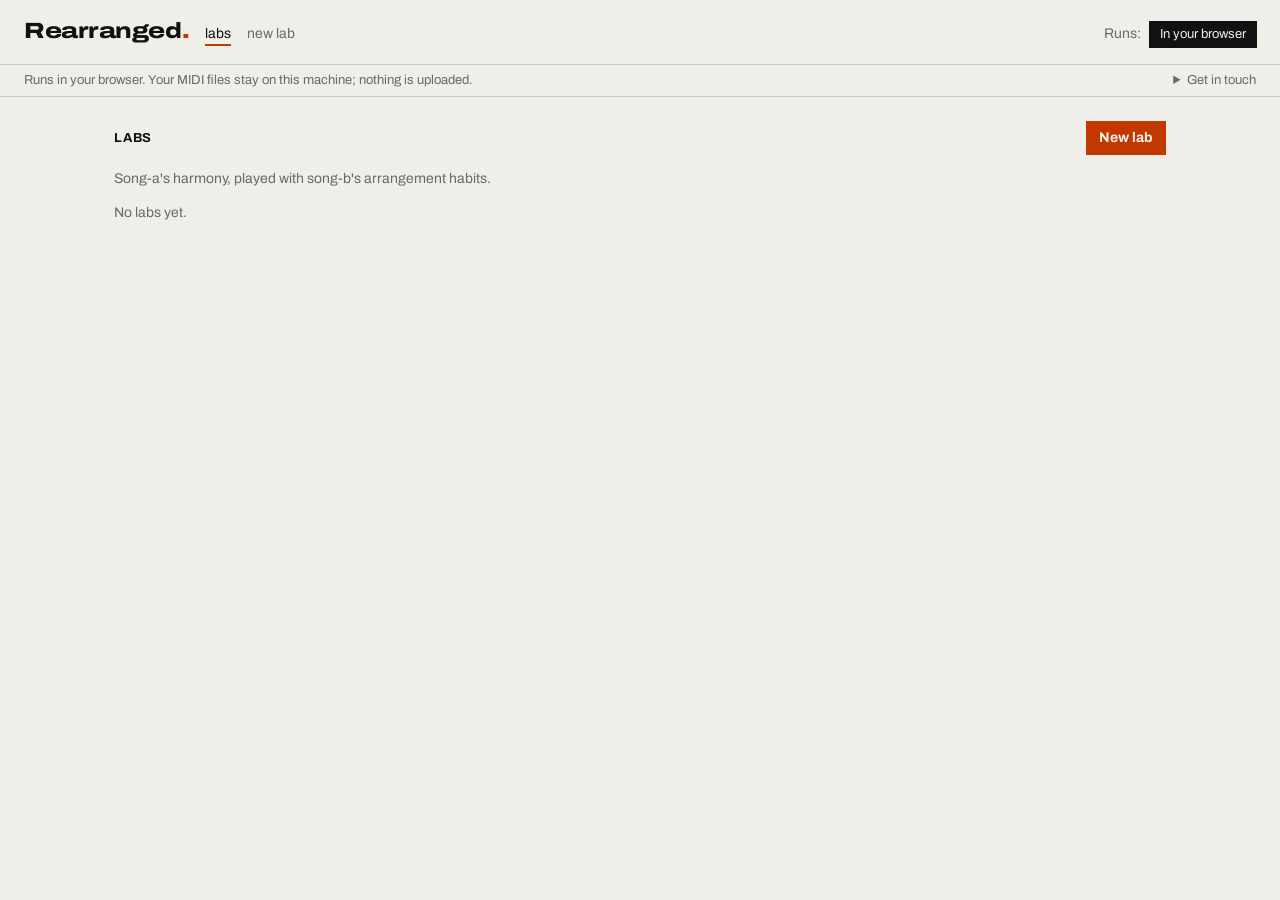
==== index.html @ 22d29170 "Deploy Rearranged 294873d" ====
<!doctype html>
<html lang="en" data-category="transform">
<head>
<meta charset="utf-8">
<meta name="viewport" content="width=device-width, initial-scale=1">
<title>Rearranged</title>
<link rel="icon" href="favicons/favicon-32.png" sizes="32x32" type="image/png">
<link rel="icon" href="favicons/favicon.svg" type="image/svg+xml">
<link rel="apple-touch-icon" href="favicons/apple-touch-icon.png">
<link rel="stylesheet" href="vendor/design/tokens.css">
<link rel="stylesheet" href="app.css">
<style>
  .lab { display: flex; gap: 16px; align-items: baseline; padding: 12px 0; border-bottom: var(--hairline);
         color: inherit; text-decoration: none; flex-wrap: wrap; }
  .lab:hover b { color: var(--acc); }
  .lab b { font-size: 16px; }
</style>
</head>
<body>
<header class="bar">
  <h1><a href="index.html">Rearranged<span>.</span></a></h1>
  <nav class="links"><a href="index.html" class="here">labs</a><a href="new.html">new lab</a></nav>
</header>
<main>
  <div class="section-head" style="border-top:0;margin-top:0;padding-top:0">
    <h2>Labs</h2><span class="spacer"></span><a class="btn primary" href="new.html">New lab</a>
  </div>
  <p class="mut">Song-a's harmony, played with song-b's arrangement habits.</p>
  <div id="labs" class="mut">loading…</div>
</main>
<script type="module">
import { labHref, setupRuns } from "./js/runs.js";
const esc = (s) => String(s).replace(/[&<>"']/g, (c) => ({"&": "&amp;", "<": "&lt;", ">": "&gt;", '"': "&quot;", "'": "&#39;"}[c]));
const box = document.getElementById("labs");
try {
  const B = await setupRuns();
  const labs = await B.labs();
  if (!labs.length) box.textContent = "No labs yet.";
  else {
    box.classList.remove("mut");
    box.innerHTML = labs.map((l) =>
      `<a class="lab" href="${labHref(l.id, B.where)}"><b>${esc(l.title)}</b>` +
      `${l.donor ? `<span class="mut">with ${esc(l.donor)}</span>` : ""}<span>${esc(l.part)}</span>` +
      `<span class="spacer"></span><span class="mut mono">${new Date(l.at * 1000).toLocaleString([], {dateStyle: "short", timeStyle: "short"})}</span></a>`).join("");
  }
} catch (err) {
  box.textContent = err.message;
}
</script>
</body>
</html>
---- vendor/design/tokens.css ----
/* Shared design system: the only source of colour, type and shape.
   Mode follows the system (Paper light, Night dark); data-theme="paper" or
   "night" on any element forces one. data-category on any element sets --acc
   for it and its children. Colours are light-dark(Paper, Night), which needs
   Safari 17.5+, Chrome 123+ or Firefox 120+; older engines get Paper. */

@font-face {
  font-family: "Archivo";
  src: url("fonts/Archivo.woff2") format("woff2");
  font-weight: 400 800;
  font-stretch: 62% 125%;
  font-display: swap;
}
@font-face {
  font-family: "JetBrains Mono";
  src: url("fonts/JetBrainsMono.woff2") format("woff2");
  font-weight: 100 800;
  font-display: swap;
}

:root {
  color-scheme: light dark;

  --ground:   light-dark(#efeee9, #0e0e0e);
  --ground-2: light-dark(#f7f6f2, #161616);
  --band:     light-dark(#e6e4de, #151515);
  --line:     light-dark(#c9c7bf, #333333);
  --ink:      light-dark(#111111, #f2f2ee);
  --ink-mut:  light-dark(#6b6a64, #8a8a85);
  /* The demo shell's "DEMO" mark, laid over the demo at a low alpha
     (demoshell.css): the ink, so it shows on every ground and on top of
     notes, within what check-contrast.mjs allows where it crosses text. */
  --mark:     light-dark(#111111, #f2f2ee);

  /* Without a category the accent is ink. */
  --acc: var(--ink);

  --font-sans: "Archivo", -apple-system, "Helvetica Neue", Helvetica, Arial, sans-serif;
  --font-mono: "JetBrains Mono", ui-monospace, "SF Mono", Menlo, monospace;
  --head-stretch: 125%;
  --head-weight: 800;
  --head-tracking: -0.02em;

  --space: 8px;
  --radius: 0;
  --hairline: 1px solid var(--line);
}

[data-theme="paper"] { color-scheme: light; }
[data-theme="night"] { color-scheme: dark; }
/* data-theme only flips color-scheme by default; repaint the surface too, or a
   themed child (e.g. <aside data-theme="night"> inside a Paper page) shows
   the wrong ink on the parent's ground. */
[data-theme] { background-color: var(--ground); color: var(--ink); }

/* Category accents mean "active / now". Any element may carry data-category. */
[data-category="transcribe"] { --acc: light-dark(#007489, #3df2ff); }
[data-category="transform"]  { --acc: light-dark(#c23900, #ff5a1f); }
[data-category="perceive"]   { --acc: light-dark(#597300, #d7ff1f); }
[data-category="workflow"]   { --acc: light-dark(#cd0f70, #ff2d95); }

/* Engines without light-dark(): Paper only. Must equal the Paper values above;
   check-contrast.mjs enforces it. */
@supports not (color: light-dark(#000000, #ffffff)) {
  :root, [data-theme] { color-scheme: light; }
  :root {
    --ground: #efeee9;
    --ground-2: #f7f6f2;
    --band: #e6e4de;
    --line: #c9c7bf;
    --ink: #111111;
    --ink-mut: #6b6a64;
    --mark: #111111;
  }
  [data-category="transcribe"] { --acc: #007489; }
  [data-category="transform"]  { --acc: #c23900; }
  [data-category="perceive"]   { --acc: #597300; }
  [data-category="workflow"]   { --acc: #cd0f70; }
}
---- app.css ----
/* Shared by every rearranged page: base type, the header with its nav, controls, tables. */
* { box-sizing: border-box; }
body { margin: 0; background: var(--ground); color: var(--ink); font-family: var(--font-sans);
       font-variant-numeric: tabular-nums; font-size: 14px; line-height: 1.45; }
header.bar { display: flex; gap: 16px; align-items: baseline; padding: 16px 24px; border-bottom: var(--hairline); flex-wrap: wrap; }
header.bar h1 { margin: 0; font-size: 22px; font-weight: var(--head-weight); font-stretch: var(--head-stretch); letter-spacing: var(--head-tracking); }
header.bar h1 a { color: inherit; text-decoration: none; }
header.bar h1 span { color: var(--acc); }
nav.links { display: flex; gap: 16px; }
nav.links a { color: var(--ink-mut); text-decoration: none; }
nav.links a:hover, nav.links a.here { color: var(--ink); }
nav.links a.here { border-bottom: 2px solid var(--acc); }
h2 { font-size: 13px; font-weight: 700; text-transform: uppercase; letter-spacing: .06em; margin: 24px 0 8px; }
main { max-width: 1100px; margin: 0 auto; padding: 24px; }
.mut { color: var(--ink-mut); } .mono { font-family: var(--font-mono); font-size: 12.5px; }
.hidden { display: none !important; }
.row { display: flex; gap: 8px; align-items: center; flex-wrap: wrap; margin: 8px 0; }
button, select, a.btn { font: inherit; color: var(--ink); background: var(--ground-2); border: var(--hairline); border-radius: 0; padding: 6px 12px; cursor: pointer; }
button:hover, select:hover { border-color: var(--ink); }
a.btn { display: inline-block; text-decoration: none; }
button:disabled { opacity: .45; cursor: default; }
button.primary, a.btn.primary { background: var(--acc); color: var(--ground); border-color: var(--acc); font-weight: 700; }
table { border-collapse: collapse; width: 100%; margin-top: 8px; }
td, th { text-align: left; padding: 4px 8px 4px 0; border-bottom: var(--hairline); vertical-align: top; }
th { font-size: 12px; color: var(--ink-mut); font-weight: 400; }
.err { color: var(--acc); font-weight: 700; }
.spacer { flex: 1; }
main a:not(.btn) { color: var(--ink); text-underline-offset: 3px; text-decoration-color: var(--ink-mut); }
main a:not(.btn):hover { text-decoration-color: var(--acc); }
input[type=file] { font: inherit; color: var(--ink-mut); }
input[type=file]::file-selector-button { font: inherit; color: var(--ink); background: var(--ground-2);
  border: var(--hairline); border-radius: 0; padding: 6px 12px; margin-right: 12px; cursor: pointer; }
input[type=file]::file-selector-button:hover { border-color: var(--ink); }
/* a label column and a value column, so every row of options lines up */
.grid { display: grid; grid-template-columns: 8.5rem 1fr; gap: 10px 16px; align-items: center; margin: 12px 0; }
.grid > .label { color: var(--ink-mut); font-size: 13px; }
/* options that belong together sit joined, one of them on */
.choice { display: inline-flex; flex-wrap: wrap; }
.choice button { margin-right: -1px; }
.choice button.on, button.on { background: var(--ink); color: var(--ground); border-color: var(--ink); outline: none; }
.section-head { display: flex; align-items: baseline; gap: 12px; margin: 32px 0 4px; border-top: var(--hairline); padding-top: 16px; }
.section-head h2 { margin: 0; }
details.keys { font-size: 13px; color: var(--ink-mut); margin: 16px 0; }
details.keys summary { cursor: pointer; }
kbd { font-family: var(--font-mono); font-size: 12px; border: var(--hairline); padding: 0 4px; }
/* where it runs: the switch sits at the header's end, a line under the header says so */
header.bar .runs { margin-left: auto; display: inline-flex; gap: 8px; align-items: baseline; }
header.bar .runs button { padding: 3px 10px; font-size: 13px; }
.runs-bar { display: flex; gap: 12px; align-items: baseline; flex-wrap: wrap; padding: 6px 24px;
            border-bottom: var(--hairline); color: var(--ink-mut); font-size: 13px; }
details.contact summary { cursor: pointer; color: var(--ink-mut); }
details.contact summary:hover { color: var(--ink); }
.contact-slot:has(details[open]) { flex-basis: 100%; order: 3; }
.contact-form { display: grid; gap: 8px; max-width: 460px; margin: 8px 0 4px; color: var(--ink); }
.contact-form p { margin: 0; }
.contact-form label { display: grid; gap: 4px; font-size: 13px; }
.contact-form label span { color: var(--ink-mut); }
.contact-form input, .contact-form textarea { font: inherit; color: var(--ink); background: var(--ground-2);
  border: var(--hairline); border-radius: 0; padding: 6px 8px; }
.contact-form input:focus, .contact-form textarea:focus { outline: none; border-color: var(--ink); }
.contact-form .gotcha { position: absolute; left: -9999px; width: 1px; height: 1px; opacity: 0; }
.contact-thanks { color: var(--ink); margin: 8px 0; }
@media (max-width: 600px) {
  header.bar .runs { margin-left: 0; flex-wrap: wrap; }
  .runs-bar { padding: 6px 16px; }
  header.bar { padding: 12px 16px; gap: 12px; }
  main { padding: 16px; }
  .wide { overflow-x: auto; }
  .grid { grid-template-columns: 1fr; gap: 4px; }
  .grid > .label { margin-top: 8px; }
}
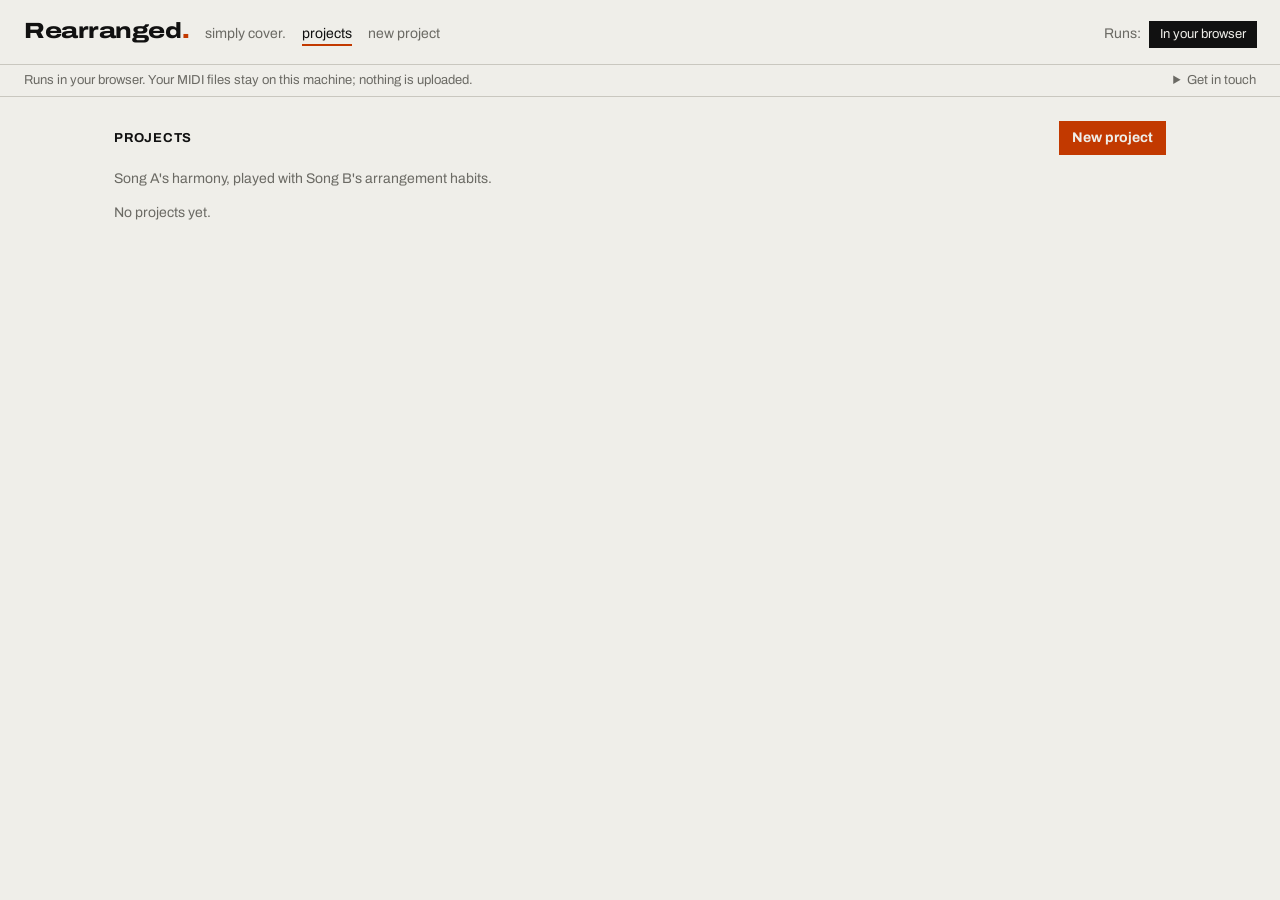
==== commit 8eb1fa1a: "Deploy Rearranged 88c4e07" ====
--- a/index.html
+++ b/index.html
@@ -19,13 +19,14 @@
 <body>
 <header class="bar">
   <h1><a href="index.html">Rearranged<span>.</span></a></h1>
-  <nav class="links"><a href="index.html" class="here">labs</a><a href="new.html">new lab</a></nav>
+  <span class="tagline">simply cover.</span>
+  <nav class="links"><a href="index.html" class="here">projects</a><a href="new.html">new project</a></nav>
 </header>
 <main>
   <div class="section-head" style="border-top:0;margin-top:0;padding-top:0">
-    <h2>Labs</h2><span class="spacer"></span><a class="btn primary" href="new.html">New lab</a>
+    <h2>Projects</h2><span class="spacer"></span><a class="btn primary" href="new.html">New project</a>
   </div>
-  <p class="mut">Song-a's harmony, played with song-b's arrangement habits.</p>
+  <p class="mut">Song A's harmony, played with Song B's arrangement habits.</p>
   <div id="labs" class="mut">loading…</div>
 </main>
 <script type="module">
@@ -35,7 +36,7 @@
 try {
   const B = await setupRuns();
   const labs = await B.labs();
-  if (!labs.length) box.textContent = "No labs yet.";
+  if (!labs.length) box.textContent = "No projects yet.";
   else {
     box.classList.remove("mut");
     box.innerHTML = labs.map((l) =>
--- a/vendor/design/tokens.css
+++ b/vendor/design/tokens.css
@@ -35,6 +35,16 @@
   /* Without a category the accent is ink. */
   --acc: var(--ink);
 
+  /* One colour per drum part, wherever drums are drawn (YSAD's circle, dials
+     and pads). A fixed categorical set, validated with the dataviz palette
+     checks for every pair in both modes: lightness band, chroma, colourblind
+     separation, normal-vision separation, 3:1 against the ground. The kick is
+     the transform accent. */
+  --drum-kick:  light-dark(#c23900, #fa4e00);
+  --drum-snare: light-dark(#2a78d6, #0066c8);
+  --drum-hats:  light-dark(#008a5f, #199e70);
+  --drum-perc:  light-dark(#4a3aa7, #c366e7);
+
   --font-sans: "Archivo", -apple-system, "Helvetica Neue", Helvetica, Arial, sans-serif;
   --font-mono: "JetBrains Mono", ui-monospace, "SF Mono", Menlo, monospace;
   --head-stretch: 125%;
@@ -71,6 +81,10 @@
     --ink: #111111;
     --ink-mut: #6b6a64;
     --mark: #111111;
+    --drum-kick: #c23900;
+    --drum-snare: #2a78d6;
+    --drum-hats: #008a5f;
+    --drum-perc: #4a3aa7;
   }
   [data-category="transcribe"] { --acc: #007489; }
   [data-category="transform"]  { --acc: #c23900; }
--- a/app.css
+++ b/app.css
@@ -6,6 +6,8 @@
 header.bar h1 { margin: 0; font-size: 22px; font-weight: var(--head-weight); font-stretch: var(--head-stretch); letter-spacing: var(--head-tracking); }
 header.bar h1 a { color: inherit; text-decoration: none; }
 header.bar h1 span { color: var(--acc); }
+/* The line after the name, as in Starling's and Coming Undone's headers. */
+header.bar .tagline { color: var(--ink-mut); white-space: nowrap; }
 nav.links { display: flex; gap: 16px; }
 nav.links a { color: var(--ink-mut); text-decoration: none; }
 nav.links a:hover, nav.links a.here { color: var(--ink); }
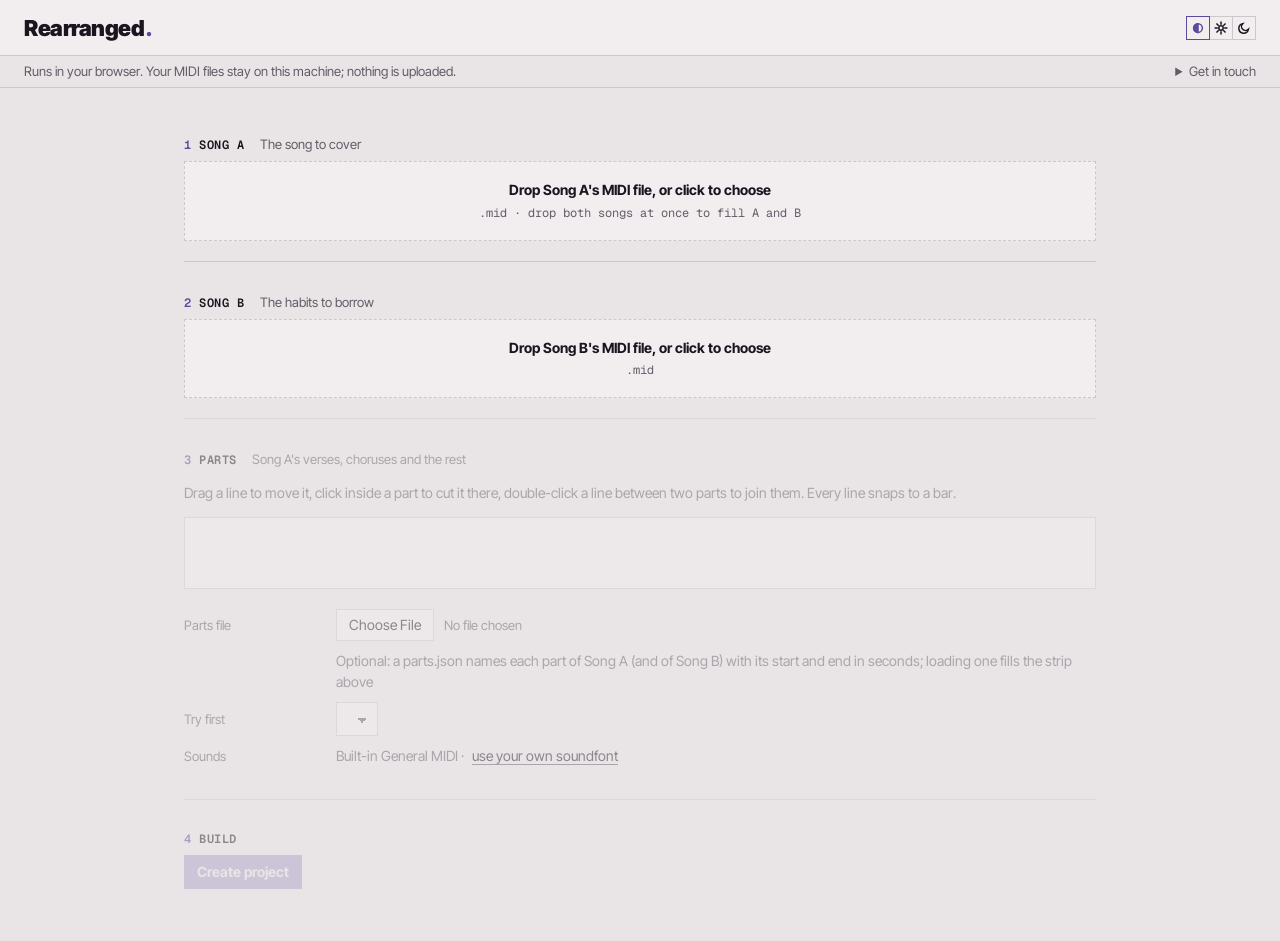
==== commit e89ff60a: "Deploy Rearranged 436f577" ====
--- a/index.html
+++ b/index.html
@@ -9,6 +9,12 @@
 <link rel="apple-touch-icon" href="favicons/apple-touch-icon.png">
 <link rel="stylesheet" href="vendor/design/tokens.css">
 <link rel="stylesheet" href="app.css">
+<script>
+  // before paint: ?theme= wins, then the mode saved in any of the products (they share it)
+  try { let t = new URLSearchParams(location.search).get("theme");
+        if (t !== "paper" && t !== "night") t = localStorage.getItem("swwallowws:mode");
+        if (t === "paper" || t === "night") document.documentElement.dataset.theme = t; } catch (_) {}
+</script>
 <style>
   .lab { display: flex; gap: 16px; align-items: baseline; padding: 12px 0; border-bottom: var(--hairline);
          color: inherit; text-decoration: none; flex-wrap: wrap; }
@@ -17,17 +23,16 @@
 </style>
 </head>
 <body>
-<header class="bar">
-  <h1><a href="index.html">Rearranged<span>.</span></a></h1>
-  <span class="tagline">simply cover.</span>
-  <nav class="links"><a href="index.html" class="here">projects</a><a href="new.html">new project</a></nav>
+<header class="ds-header">
+  <a class="ds-wordmark" href="index.html">Rearranged<span class="dot">.</span></a>
+  <div class="modes end"></div>
 </header>
 <main>
   <div class="section-head" style="border-top:0;margin-top:0;padding-top:0">
-    <h2>Projects</h2><span class="spacer"></span><a class="btn primary" href="new.html">New project</a>
+    <h2>Your projects</h2><span class="spacer"></span><a class="ds-button primary" href="new.html">New project</a>
   </div>
   <p class="mut">Song A's harmony, played with Song B's arrangement habits.</p>
-  <div id="labs" class="mut">loading…</div>
+  <div id="labs" class="mut">Loading…</div>
 </main>
 <script type="module">
 import { labHref, setupRuns } from "./js/runs.js";
@@ -36,7 +41,8 @@
 try {
   const B = await setupRuns();
   const labs = await B.labs();
-  if (!labs.length) box.textContent = "No projects yet.";
+  // nothing to list yet: start a new project straight away
+  if (!labs.length) location.replace("new.html");
   else {
     box.classList.remove("mut");
     box.innerHTML = labs.map((l) =>
--- a/vendor/design/tokens.css
+++ b/vendor/design/tokens.css
@@ -5,51 +5,60 @@
    Safari 17.5+, Chrome 123+ or Firefox 120+; older engines get Paper. */
 
 @font-face {
-  font-family: "Archivo";
-  src: url("fonts/Archivo.woff2") format("woff2");
-  font-weight: 400 800;
-  font-stretch: 62% 125%;
+  font-family: "Inter Tight";
+  src: url("fonts/InterTight.woff2") format("woff2");
+  font-weight: 100 900;
   font-display: swap;
 }
 @font-face {
-  font-family: "JetBrains Mono";
-  src: url("fonts/JetBrainsMono.woff2") format("woff2");
-  font-weight: 100 800;
+  font-family: "Geist Mono";
+  src: url("fonts/GeistMono.woff2") format("woff2");
+  font-weight: 100 900;
   font-display: swap;
 }
 
 :root {
   color-scheme: light dark;
 
-  --ground:   light-dark(#efeee9, #0e0e0e);
-  --ground-2: light-dark(#f7f6f2, #161616);
-  --band:     light-dark(#e6e4de, #151515);
-  --line:     light-dark(#c9c7bf, #333333);
-  --ink:      light-dark(#111111, #f2f2ee);
-  --ink-mut:  light-dark(#6b6a64, #8a8a85);
+  /* Dusk on haze: a mauve-grey evening paper, a violet-black night. */
+  --ground:   light-dark(#e9e4e6, #15121a);
+  --ground-2: light-dark(#f2eef0, #1c1822);
+  --band:     light-dark(#e0dade, #1a1620);
+  --line:     light-dark(#cfc6cc, #2f2936);
+  --ink:      light-dark(#1a1620, #ece6ee);
+  --ink-mut:  light-dark(#635b67, #93899a);
   /* The demo shell's "DEMO" mark, laid over the demo at a low alpha
      (demoshell.css): the ink, so it shows on every ground and on top of
      notes, within what check-contrast.mjs allows where it crosses text. */
-  --mark:     light-dark(#111111, #f2f2ee);
+  --mark:     light-dark(#1a1620, #ece6ee);
 
   /* Without a category the accent is ink. */
   --acc: var(--ink);
 
   /* One colour per drum part, wherever drums are drawn (YSAD's circle, dials
-     and pads). A fixed categorical set, validated with the dataviz palette
-     checks for every pair in both modes: lightness band, chroma, colourblind
-     separation, normal-vision separation, 3:1 against the ground. The kick is
-     the transform accent. */
-  --drum-kick:  light-dark(#c23900, #fa4e00);
-  --drum-snare: light-dark(#2a78d6, #0066c8);
-  --drum-hats:  light-dark(#008a5f, #199e70);
-  --drum-perc:  light-dark(#4a3aa7, #c366e7);
+     and pads). A fixed categorical set in the dusk family, no orange: kick
+     coral-rose, snare steel teal, hats olive-lime, perc violet. check-drums.mjs
+     gates every pair in both modes: lightness band, colourblind separation
+     (deuteranopia, protanopia, tritanopia), normal-vision separation, 3:1 on
+     the ground. */
+  --drum-kick:  light-dark(#a33445, #ff7a86);
+  --drum-snare: light-dark(#2f7a8c, #4fb4c8);
+  --drum-hats:  light-dark(#778916, #b4c840);
+  --drum-perc:  light-dark(#6b4fbf, #b29aff);
 
-  --font-sans: "Archivo", -apple-system, "Helvetica Neue", Helvetica, Arial, sans-serif;
-  --font-mono: "JetBrains Mono", ui-monospace, "SF Mono", Menlo, monospace;
-  --head-stretch: 125%;
-  --head-weight: 800;
+  --font-sans: "Inter Tight", -apple-system, "Helvetica Neue", Helvetica, Arial, sans-serif;
+  --font-mono: "Geist Mono", ui-monospace, "SF Mono", Menlo, monospace;
+  /* Heads: heavy and tight, in their own case (a voice line is written
+     lowercase, a name as it is spelled). Inter Tight has no width axis, so the
+     stretch stays at 100% (kept as a token for anything that still reads it). */
+  --head-stretch: 100%;
+  --head-weight: 900;
   --head-tracking: -0.02em;
+  --head-case: none;
+  /* Buttons and interface labels: the mono in capitals, a hair of tracking so
+     the caps don't crowd. */
+  --button-case: uppercase;
+  --button-tracking: 0.01em;
 
   --space: 8px;
   --radius: 0;
@@ -64,30 +73,31 @@
 [data-theme] { background-color: var(--ground); color: var(--ink); }
 
 /* Category accents mean "active / now". Any element may carry data-category. */
-[data-category="transcribe"] { --acc: light-dark(#007489, #3df2ff); }
-[data-category="transform"]  { --acc: light-dark(#c23900, #ff5a1f); }
-[data-category="perceive"]   { --acc: light-dark(#597300, #d7ff1f); }
-[data-category="workflow"]   { --acc: light-dark(#cd0f70, #ff2d95); }
+/* Steel teal, evening violet, olive, coral-pink. */
+[data-category="transcribe"] { --acc: light-dark(#326a7a, #7fbccc); }
+[data-category="transform"]  { --acc: light-dark(#5c4a9e, #a796e6); }
+[data-category="perceive"]   { --acc: light-dark(#5f652a, #bcc47c); }
+[data-category="workflow"]   { --acc: light-dark(#a54357, #f0919f); }
 
 /* Engines without light-dark(): Paper only. Must equal the Paper values above;
    check-contrast.mjs enforces it. */
 @supports not (color: light-dark(#000000, #ffffff)) {
   :root, [data-theme] { color-scheme: light; }
   :root {
-    --ground: #efeee9;
-    --ground-2: #f7f6f2;
-    --band: #e6e4de;
-    --line: #c9c7bf;
-    --ink: #111111;
-    --ink-mut: #6b6a64;
-    --mark: #111111;
-    --drum-kick: #c23900;
-    --drum-snare: #2a78d6;
-    --drum-hats: #008a5f;
-    --drum-perc: #4a3aa7;
+    --ground: #e9e4e6;
+    --ground-2: #f2eef0;
+    --band: #e0dade;
+    --line: #cfc6cc;
+    --ink: #1a1620;
+    --ink-mut: #635b67;
+    --mark: #1a1620;
+    --drum-kick: #a33445;
+    --drum-snare: #2f7a8c;
+    --drum-hats: #778916;
+    --drum-perc: #6b4fbf;
   }
-  [data-category="transcribe"] { --acc: #007489; }
-  [data-category="transform"]  { --acc: #c23900; }
-  [data-category="perceive"]   { --acc: #597300; }
-  [data-category="workflow"]   { --acc: #cd0f70; }
+  [data-category="transcribe"] { --acc: #326a7a; }
+  [data-category="transform"]  { --acc: #5c4a9e; }
+  [data-category="perceive"]   { --acc: #5f652a; }
+  [data-category="workflow"]   { --acc: #a54357; }
 }
--- a/app.css
+++ b/app.css
@@ -1,19 +1,22 @@
-/* Shared by every rearranged page: base type, the header with its nav, controls, tables. */
+/* Shared by every rearranged page: base type, the header with its nav, controls, tables.
+   Choices, drop zones, section labels and icon buttons are the design's. */
+@import url("vendor/design/controls.css");
+@import url("vendor/design/iconbutton.css");
+@import url("vendor/design/themeswitch.css");
 * { box-sizing: border-box; }
 body { margin: 0; background: var(--ground); color: var(--ink); font-family: var(--font-sans);
        font-variant-numeric: tabular-nums; font-size: 14px; line-height: 1.45; }
-header.bar { display: flex; gap: 16px; align-items: baseline; padding: 16px 24px; border-bottom: var(--hairline); flex-wrap: wrap; }
-header.bar h1 { margin: 0; font-size: 22px; font-weight: var(--head-weight); font-stretch: var(--head-stretch); letter-spacing: var(--head-tracking); }
-header.bar h1 a { color: inherit; text-decoration: none; }
-header.bar h1 span { color: var(--acc); }
-/* The line after the name, as in Starling's and Coming Undone's headers. */
-header.bar .tagline { color: var(--ink-mut); white-space: nowrap; }
-nav.links { display: flex; gap: 16px; }
-nav.links a { color: var(--ink-mut); text-decoration: none; }
-nav.links a:hover, nav.links a.here { color: var(--ink); }
-nav.links a.here { border-bottom: 2px solid var(--acc); }
-h2 { font-size: 13px; font-weight: 700; text-transform: uppercase; letter-spacing: .06em; margin: 24px 0 8px; }
-main { max-width: 1100px; margin: 0 auto; padding: 24px; }
+/* The header is the design's (.ds-header): the name, which goes back to your projects, and
+   at its end the page's status and the Engine switch. */
+/* the first shown item of the end group goes right; the rest follow it */
+.ds-header .end:not([hidden]) ~ .end { margin-left: 0; }
+/* the quiet way back to your projects, over a page's first section */
+.back { margin: 0 0 16px; font-size: 13px; }
+main .back a { color: var(--ink-mut); text-decoration: none; }
+main .back a:hover { color: var(--ink); }
+/* a section's head is the design's label (controls.css .ds-label), as in Coming Undone */
+h2 { margin: 24px 0 8px; color: var(--ink-mut); font: 600 12px/1.3 var(--font-mono); text-transform: var(--button-case); letter-spacing: .04em; }
+main { max-width: 960px; margin: 0 auto; padding: 24px; }   /* one column width on every page */
 .mut { color: var(--ink-mut); } .mono { font-family: var(--font-mono); font-size: 12.5px; }
 .hidden { display: none !important; }
 .row { display: flex; gap: 8px; align-items: center; flex-wrap: wrap; margin: 8px 0; }
@@ -36,18 +39,19 @@
 /* a label column and a value column, so every row of options lines up */
 .grid { display: grid; grid-template-columns: 8.5rem 1fr; gap: 10px 16px; align-items: center; margin: 12px 0; }
 .grid > .label { color: var(--ink-mut); font-size: 13px; }
-/* options that belong together sit joined, one of them on */
-.choice { display: inline-flex; flex-wrap: wrap; }
-.choice button { margin-right: -1px; }
-.choice button.on, button.on { background: var(--ink); color: var(--ground); border-color: var(--ink); outline: none; }
+/* options that belong together sit joined, one of them on: .choice.ds-choice (controls.css) */
+button.on { background: var(--acc); color: var(--ground); border-color: var(--acc); }
+select { appearance: none; -webkit-appearance: none; padding-right: 28px;
+  background-image: linear-gradient(45deg, transparent 50%, var(--ink-mut) 50%), linear-gradient(135deg, var(--ink-mut) 50%, transparent 50%);
+  background-position: calc(100% - 15px) 55%, calc(100% - 10px) 55%; background-size: 5px 5px; background-repeat: no-repeat; }
 .section-head { display: flex; align-items: baseline; gap: 12px; margin: 32px 0 4px; border-top: var(--hairline); padding-top: 16px; }
 .section-head h2 { margin: 0; }
 details.keys { font-size: 13px; color: var(--ink-mut); margin: 16px 0; }
 details.keys summary { cursor: pointer; }
 kbd { font-family: var(--font-mono); font-size: 12px; border: var(--hairline); padding: 0 4px; }
 /* where it runs: the switch sits at the header's end, a line under the header says so */
-header.bar .runs { margin-left: auto; display: inline-flex; gap: 8px; align-items: baseline; }
-header.bar .runs button { padding: 3px 10px; font-size: 13px; }
+.ds-header .runs { display: inline-flex; gap: 8px; align-items: center; color: var(--ink-mut); }
+.ds-header .runs[hidden] { display: none; }
 .runs-bar { display: flex; gap: 12px; align-items: baseline; flex-wrap: wrap; padding: 6px 24px;
             border-bottom: var(--hairline); color: var(--ink-mut); font-size: 13px; }
 details.contact summary { cursor: pointer; color: var(--ink-mut); }
@@ -63,9 +67,8 @@
 .contact-form .gotcha { position: absolute; left: -9999px; width: 1px; height: 1px; opacity: 0; }
 .contact-thanks { color: var(--ink); margin: 8px 0; }
 @media (max-width: 600px) {
-  header.bar .runs { margin-left: 0; flex-wrap: wrap; }
+  .ds-header .runs { margin-left: 0; flex-wrap: wrap; }
   .runs-bar { padding: 6px 16px; }
-  header.bar { padding: 12px 16px; gap: 12px; }
   main { padding: 16px; }
   .wide { overflow-x: auto; }
   .grid { grid-template-columns: 1fr; gap: 4px; }
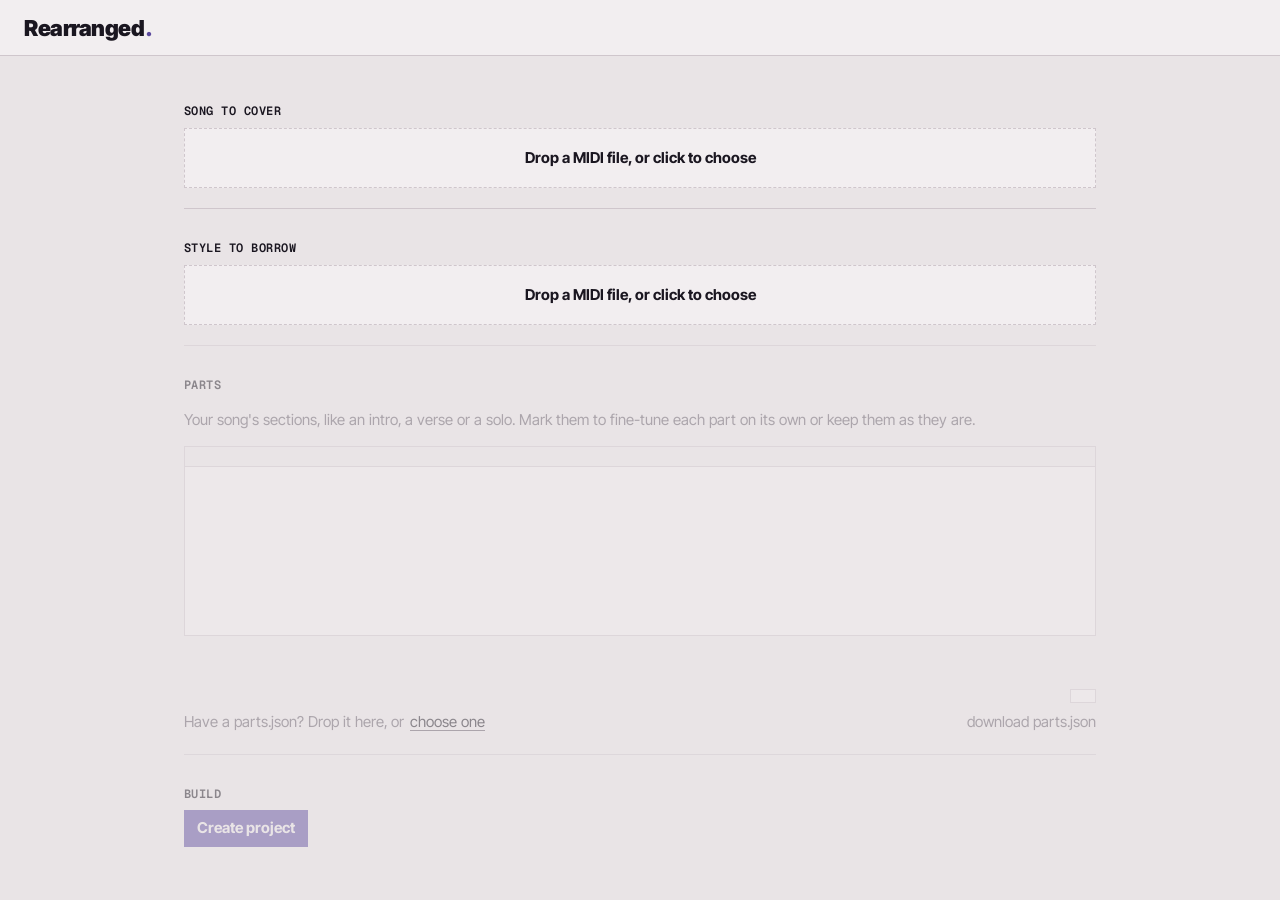
==== commit 7a2ebd6c: "Deploy Rearranged 4f9d1e8" ====
--- a/index.html
+++ b/index.html
@@ -31,7 +31,7 @@
   <div class="section-head" style="border-top:0;margin-top:0;padding-top:0">
     <h2>Your projects</h2><span class="spacer"></span><a class="ds-button primary" href="new.html">New project</a>
   </div>
-  <p class="mut">Song A's harmony, played with Song B's arrangement habits.</p>
+  <p class="mut">Cover a song in the style of another.</p>
   <div id="labs" class="mut">Loading…</div>
 </main>
 <script type="module">
@@ -46,7 +46,7 @@
   else {
     box.classList.remove("mut");
     box.innerHTML = labs.map((l) =>
-      `<a class="lab" href="${labHref(l.id, B.where)}"><b>${esc(l.title)}</b>` +
+      `<a class="lab" href="${labHref(l.id)}"><b>${esc(l.title)}</b>` +
       `${l.donor ? `<span class="mut">with ${esc(l.donor)}</span>` : ""}<span>${esc(l.part)}</span>` +
       `<span class="spacer"></span><span class="mut mono">${new Date(l.at * 1000).toLocaleString([], {dateStyle: "short", timeStyle: "short"})}</span></a>`).join("");
   }
--- a/vendor/design/tokens.css
+++ b/vendor/design/tokens.css
@@ -60,10 +60,22 @@
   --button-case: uppercase;
   --button-tracking: 0.01em;
 
+  /* Type sizes. Body text reads at --text-body; labels, controls and helper
+     words (the smallest words anywhere) at --text-ui; only dense marks on a
+     strip or roll (bar numbers, chord names) go down to --text-dense. Small
+     and muted together read as cramped, so nothing a person reads goes lower. */
+  --text-body: 15px;
+  --text-ui: 14px;
+  --text-dense: 12px;
+
   --space: 8px;
   --radius: 0;
   --hairline: 1px solid var(--line);
 }
+
+/* Uncertainty: a guess the tool isn't sure of (a chord, a role) carries a
+   question mark in the quiet ink, a little dimmer than what it is sure of,
+   never the accent: the accent means "active / now" and reads as certain. */
 
 [data-theme="paper"] { color-scheme: light; }
 [data-theme="night"] { color-scheme: dark; }
--- a/app.css
+++ b/app.css
@@ -5,19 +5,19 @@
 @import url("vendor/design/themeswitch.css");
 * { box-sizing: border-box; }
 body { margin: 0; background: var(--ground); color: var(--ink); font-family: var(--font-sans);
-       font-variant-numeric: tabular-nums; font-size: 14px; line-height: 1.45; }
+       font-variant-numeric: tabular-nums; font-size: var(--text-body); line-height: 1.5; }
 /* The header is the design's (.ds-header): the name, which goes back to your projects, and
    at its end the page's status and the Engine switch. */
 /* the first shown item of the end group goes right; the rest follow it */
 .ds-header .end:not([hidden]) ~ .end { margin-left: 0; }
 /* the quiet way back to your projects, over a page's first section */
-.back { margin: 0 0 16px; font-size: 13px; }
+.back { margin: 0 0 16px; font-size: var(--text-ui); }
 main .back a { color: var(--ink-mut); text-decoration: none; }
 main .back a:hover { color: var(--ink); }
 /* a section's head is the design's label (controls.css .ds-label), as in Coming Undone */
 h2 { margin: 24px 0 8px; color: var(--ink-mut); font: 600 12px/1.3 var(--font-mono); text-transform: var(--button-case); letter-spacing: .04em; }
 main { max-width: 960px; margin: 0 auto; padding: 24px; }   /* one column width on every page */
-.mut { color: var(--ink-mut); } .mono { font-family: var(--font-mono); font-size: 12.5px; }
+.mut { color: var(--ink-mut); } .mono { font-family: var(--font-mono); font-size: 13px; }
 .hidden { display: none !important; }
 .row { display: flex; gap: 8px; align-items: center; flex-wrap: wrap; margin: 8px 0; }
 button, select, a.btn { font: inherit; color: var(--ink); background: var(--ground-2); border: var(--hairline); border-radius: 0; padding: 6px 12px; cursor: pointer; }
@@ -27,7 +27,7 @@
 button.primary, a.btn.primary { background: var(--acc); color: var(--ground); border-color: var(--acc); font-weight: 700; }
 table { border-collapse: collapse; width: 100%; margin-top: 8px; }
 td, th { text-align: left; padding: 4px 8px 4px 0; border-bottom: var(--hairline); vertical-align: top; }
-th { font-size: 12px; color: var(--ink-mut); font-weight: 400; }
+th { font-size: 13px; color: var(--ink-mut); font-weight: 400; }
 .err { color: var(--acc); font-weight: 700; }
 .spacer { flex: 1; }
 main a:not(.btn) { color: var(--ink); text-underline-offset: 3px; text-decoration-color: var(--ink-mut); }
@@ -38,7 +38,7 @@
 input[type=file]::file-selector-button:hover { border-color: var(--ink); }
 /* a label column and a value column, so every row of options lines up */
 .grid { display: grid; grid-template-columns: 8.5rem 1fr; gap: 10px 16px; align-items: center; margin: 12px 0; }
-.grid > .label { color: var(--ink-mut); font-size: 13px; }
+.grid > .label { color: var(--ink-mut); font-size: var(--text-ui); }
 /* options that belong together sit joined, one of them on: .choice.ds-choice (controls.css) */
 button.on { background: var(--acc); color: var(--ground); border-color: var(--acc); }
 select { appearance: none; -webkit-appearance: none; padding-right: 28px;
@@ -46,20 +46,19 @@
   background-position: calc(100% - 15px) 55%, calc(100% - 10px) 55%; background-size: 5px 5px; background-repeat: no-repeat; }
 .section-head { display: flex; align-items: baseline; gap: 12px; margin: 32px 0 4px; border-top: var(--hairline); padding-top: 16px; }
 .section-head h2 { margin: 0; }
-details.keys { font-size: 13px; color: var(--ink-mut); margin: 16px 0; }
+details.keys { font-size: var(--text-ui); color: var(--ink-mut); margin: 16px 0; }
 details.keys summary { cursor: pointer; }
 kbd { font-family: var(--font-mono); font-size: 12px; border: var(--hairline); padding: 0 4px; }
-/* where it runs: the switch sits at the header's end, a line under the header says so */
-.ds-header .runs { display: inline-flex; gap: 8px; align-items: center; color: var(--ink-mut); }
-.ds-header .runs[hidden] { display: none; }
-.runs-bar { display: flex; gap: 12px; align-items: baseline; flex-wrap: wrap; padding: 6px 24px;
-            border-bottom: var(--hairline); color: var(--ink-mut); font-size: 13px; }
+/* the footer: where it runs, beside the contact form. Two columns: the note on the left, "Get in touch" on the right, its form opening under it */
+.runs-bar { display: grid; grid-template-columns: minmax(0, 1fr) auto; gap: 12px 24px; align-items: start; max-width: 960px;
+            margin: 32px auto 0; padding: 16px 24px 32px; border-top: var(--hairline); color: var(--ink-mut); font-size: var(--text-ui); }
+.runs-bar .spacer { display: none; }
 details.contact summary { cursor: pointer; color: var(--ink-mut); }
 details.contact summary:hover { color: var(--ink); }
-.contact-slot:has(details[open]) { flex-basis: 100%; order: 3; }
-.contact-form { display: grid; gap: 8px; max-width: 460px; margin: 8px 0 4px; color: var(--ink); }
+details.contact { display: flex; flex-direction: column; align-items: flex-end; }
+.contact-form { display: grid; gap: 8px; width: min(460px, 100%); margin: 8px 0 4px; color: var(--ink); }
 .contact-form p { margin: 0; }
-.contact-form label { display: grid; gap: 4px; font-size: 13px; }
+.contact-form label { display: grid; gap: 4px; font-size: var(--text-ui); }
 .contact-form label span { color: var(--ink-mut); }
 .contact-form input, .contact-form textarea { font: inherit; color: var(--ink); background: var(--ground-2);
   border: var(--hairline); border-radius: 0; padding: 6px 8px; }
@@ -67,7 +66,6 @@
 .contact-form .gotcha { position: absolute; left: -9999px; width: 1px; height: 1px; opacity: 0; }
 .contact-thanks { color: var(--ink); margin: 8px 0; }
 @media (max-width: 600px) {
-  .ds-header .runs { margin-left: 0; flex-wrap: wrap; }
   .runs-bar { padding: 6px 16px; }
   main { padding: 16px; }
   .wide { overflow-x: auto; }
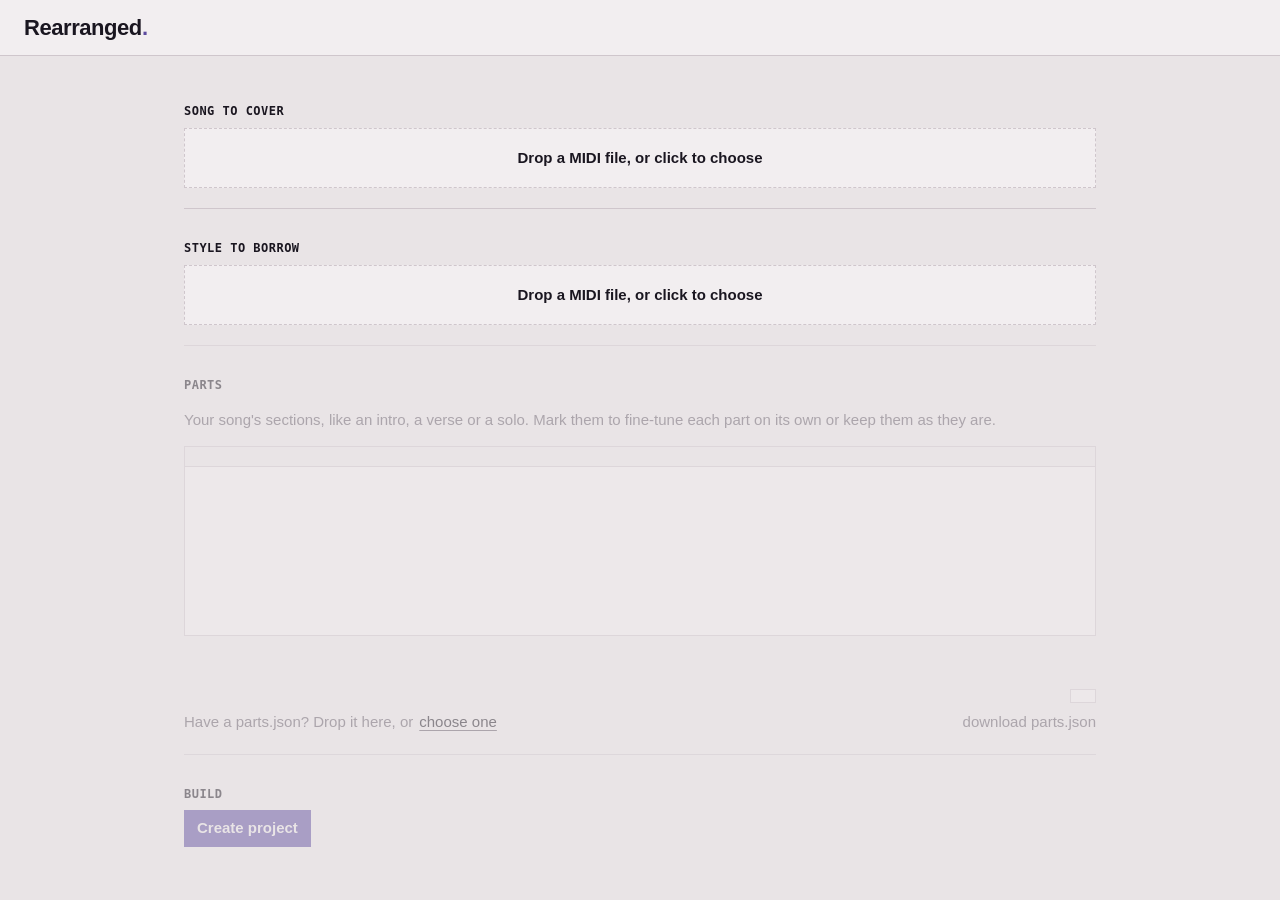
==== commit 2278dece: "Deploy Rearranged c141be5" ====
--- a/index.html
+++ b/index.html
@@ -31,7 +31,7 @@
   <div class="section-head" style="border-top:0;margin-top:0;padding-top:0">
     <h2>Your projects</h2><span class="spacer"></span><a class="ds-button primary" href="new.html">New project</a>
   </div>
-  <p class="mut">Cover a song in the style of another.</p>
+  <p class="mut">Rearrange a song in the style of another.</p>
   <div id="labs" class="mut">Loading…</div>
 </main>
 <script type="module">
--- a/app.css
+++ b/app.css
@@ -5,7 +5,8 @@
 @import url("vendor/design/themeswitch.css");
 * { box-sizing: border-box; }
 body { margin: 0; background: var(--ground); color: var(--ink); font-family: var(--font-sans);
-       font-variant-numeric: tabular-nums; font-size: var(--text-body); line-height: 1.5; }
+       font-variant-numeric: tabular-nums; font-size: var(--text-body); line-height: 1.5;
+       display: flex; flex-direction: column; min-height: 100vh; }   /* the footer sits at the bottom of a short page */
 /* The header is the design's (.ds-header): the name, which goes back to your projects, and
    at its end the page's status and the Engine switch. */
 /* the first shown item of the end group goes right; the rest follow it */
@@ -16,7 +17,7 @@
 main .back a:hover { color: var(--ink); }
 /* a section's head is the design's label (controls.css .ds-label), as in Coming Undone */
 h2 { margin: 24px 0 8px; color: var(--ink-mut); font: 600 12px/1.3 var(--font-mono); text-transform: var(--button-case); letter-spacing: .04em; }
-main { max-width: 960px; margin: 0 auto; padding: 24px; }   /* one column width on every page */
+main { flex: 1 0 auto; width: 100%; max-width: 960px; margin: 0 auto; padding: 24px; }   /* one column width on every page */
 .mut { color: var(--ink-mut); } .mono { font-family: var(--font-mono); font-size: 13px; }
 .hidden { display: none !important; }
 .row { display: flex; gap: 8px; align-items: center; flex-wrap: wrap; margin: 8px 0; }
@@ -50,7 +51,7 @@
 details.keys summary { cursor: pointer; }
 kbd { font-family: var(--font-mono); font-size: 12px; border: var(--hairline); padding: 0 4px; }
 /* the footer: where it runs, beside the contact form. Two columns: the note on the left, "Get in touch" on the right, its form opening under it */
-.runs-bar { display: grid; grid-template-columns: minmax(0, 1fr) auto; gap: 12px 24px; align-items: start; max-width: 960px;
+.runs-bar { display: grid; grid-template-columns: minmax(0, 1fr) auto; gap: 12px 24px; align-items: start; width: 100%; max-width: 960px;
             margin: 32px auto 0; padding: 16px 24px 32px; border-top: var(--hairline); color: var(--ink-mut); font-size: var(--text-ui); }
 .runs-bar .spacer { display: none; }
 details.contact summary { cursor: pointer; color: var(--ink-mut); }
